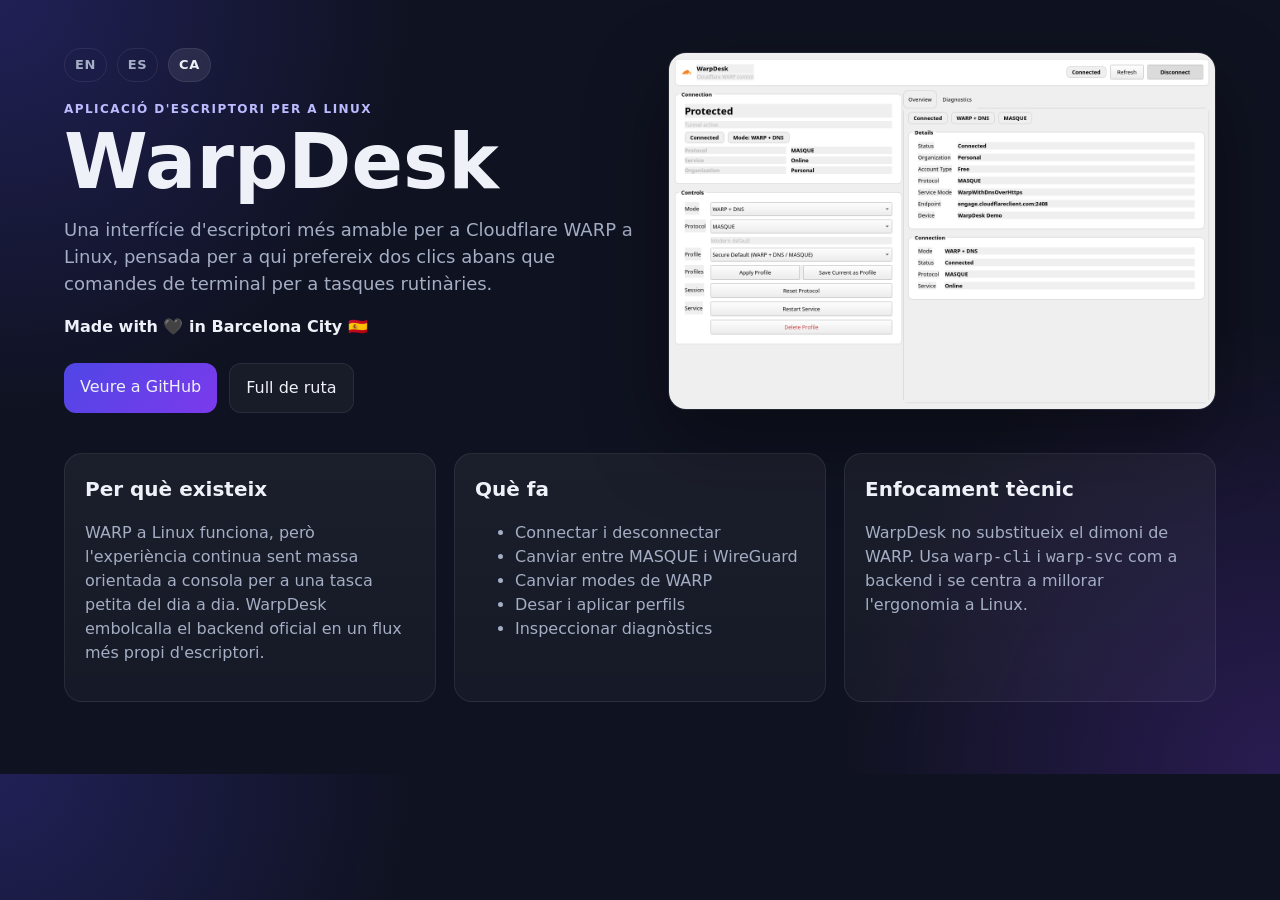
==== site/ca/index.html @ 4574c2c6 "Prepare public launch assets and CI" ====
<!doctype html>
<html lang="ca">
  <head>
    <meta charset="utf-8" />
    <meta name="viewport" content="width=device-width, initial-scale=1" />
    <title>WarpDesk</title>
    <meta name="description" content="Interfície d'escriptori per a Cloudflare WARP a Linux." />
    <link rel="stylesheet" href="../styles.css" />
  </head>
  <body>
    <main class="page">
      <header class="hero">
        <div class="hero-copy">
          <div class="lang-switch">
            <a href="../">EN</a>
            <a href="../es/">ES</a>
            <a href="./" aria-current="page">CA</a>
          </div>
          <div class="eyebrow">Aplicació d'escriptori per a Linux</div>
          <h1>WarpDesk</h1>
          <p class="lede">
            Una interfície d'escriptori més amable per a Cloudflare WARP a Linux, pensada per a qui prefereix dos clics abans que comandes de terminal per a tasques rutinàries.
          </p>
          <p class="signature">Made with 🖤 in Barcelona City 🇪🇸</p>
          <div class="actions">
            <a href="https://github.com/0xCyberBerserker/warpdesk" class="button primary">Veure a GitHub</a>
            <a href="https://github.com/0xCyberBerserker/warpdesk/issues" class="button">Full de ruta</a>
          </div>
        </div>
        <div class="hero-art">
          <img src="../warpdesk-main.png" alt="Captura de WarpDesk" />
        </div>
      </header>

      <section class="grid">
        <article class="card">
          <h2>Per què existeix</h2>
          <p>
            WARP a Linux funciona, però l'experiència continua sent massa orientada a consola per a una tasca petita del dia a dia. WarpDesk embolcalla el backend oficial en un flux més propi d'escriptori.
          </p>
        </article>
        <article class="card">
          <h2>Què fa</h2>
          <ul>
            <li>Connectar i desconnectar</li>
            <li>Canviar entre MASQUE i WireGuard</li>
            <li>Canviar modes de WARP</li>
            <li>Desar i aplicar perfils</li>
            <li>Inspeccionar diagnòstics</li>
          </ul>
        </article>
        <article class="card">
          <h2>Enfocament tècnic</h2>
          <p>
            WarpDesk no substitueix el dimoni de WARP. Usa <code>warp-cli</code> i <code>warp-svc</code> com a backend i se centra a millorar l'ergonomia a Linux.
          </p>
        </article>
      </section>
    </main>
  </body>
</html>
---- site/styles.css ----
:root {
  color-scheme: dark;
  --bg: #0f1220;
  --panel: #171b2e;
  --panel-2: #1f2440;
  --text: #eef1f7;
  --muted: #a4aec4;
  --line: rgba(255, 255, 255, 0.08);
  --accent-a: #4f46e5;
  --accent-b: #7c3aed;
}

* { box-sizing: border-box; }

body {
  margin: 0;
  background:
    radial-gradient(circle at top left, rgba(79, 70, 229, 0.28), transparent 28%),
    radial-gradient(circle at bottom right, rgba(124, 58, 237, 0.24), transparent 30%),
    var(--bg);
  color: var(--text);
  font: 16px/1.5 Inter, "Noto Sans", system-ui, sans-serif;
}

.page {
  max-width: 1200px;
  margin: 0 auto;
  padding: 48px 24px 72px;
}

.hero {
  display: grid;
  grid-template-columns: 1.05fr 1fr;
  gap: 28px;
  align-items: center;
}

.lang-switch {
  display: inline-flex;
  gap: 10px;
  margin-bottom: 18px;
}

.lang-switch a {
  color: var(--muted);
  text-decoration: none;
  border: 1px solid var(--line);
  border-radius: 999px;
  padding: 6px 10px;
  font-size: 13px;
  font-weight: 700;
  letter-spacing: 0.04em;
}

.lang-switch a[aria-current="page"] {
  color: var(--text);
  background: rgba(255, 255, 255, 0.08);
}

.eyebrow {
  color: #bdbbff;
  text-transform: uppercase;
  letter-spacing: 0.12em;
  font-size: 12px;
  font-weight: 700;
}

h1 {
  margin: 8px 0 12px;
  font-size: clamp(44px, 7vw, 76px);
  line-height: 0.96;
}

.lede {
  max-width: 52ch;
  color: var(--muted);
  font-size: 18px;
}

.signature {
  font-weight: 600;
  margin-top: 18px;
}

.actions {
  display: flex;
  gap: 12px;
  margin-top: 24px;
  flex-wrap: wrap;
}

.button {
  display: inline-block;
  padding: 12px 16px;
  border-radius: 12px;
  border: 1px solid var(--line);
  color: var(--text);
  text-decoration: none;
  background: rgba(255, 255, 255, 0.04);
}

.button.primary {
  background: linear-gradient(135deg, var(--accent-a), var(--accent-b));
  border: none;
}

.hero-art img {
  width: 100%;
  display: block;
  border-radius: 18px;
  border: 1px solid var(--line);
  box-shadow: 0 30px 80px rgba(0, 0, 0, 0.35);
}

.grid {
  display: grid;
  grid-template-columns: repeat(3, 1fr);
  gap: 18px;
  margin-top: 40px;
}

.card {
  background: linear-gradient(180deg, rgba(255,255,255,0.05), rgba(255,255,255,0.03));
  border: 1px solid var(--line);
  border-radius: 18px;
  padding: 20px;
}

.card h2 {
  margin-top: 0;
  font-size: 20px;
}

.card p, .card li {
  color: var(--muted);
}

code {
  font-family: "JetBrains Mono", ui-monospace, monospace;
}

@media (max-width: 900px) {
  .hero,
  .grid {
    grid-template-columns: 1fr;
  }
}
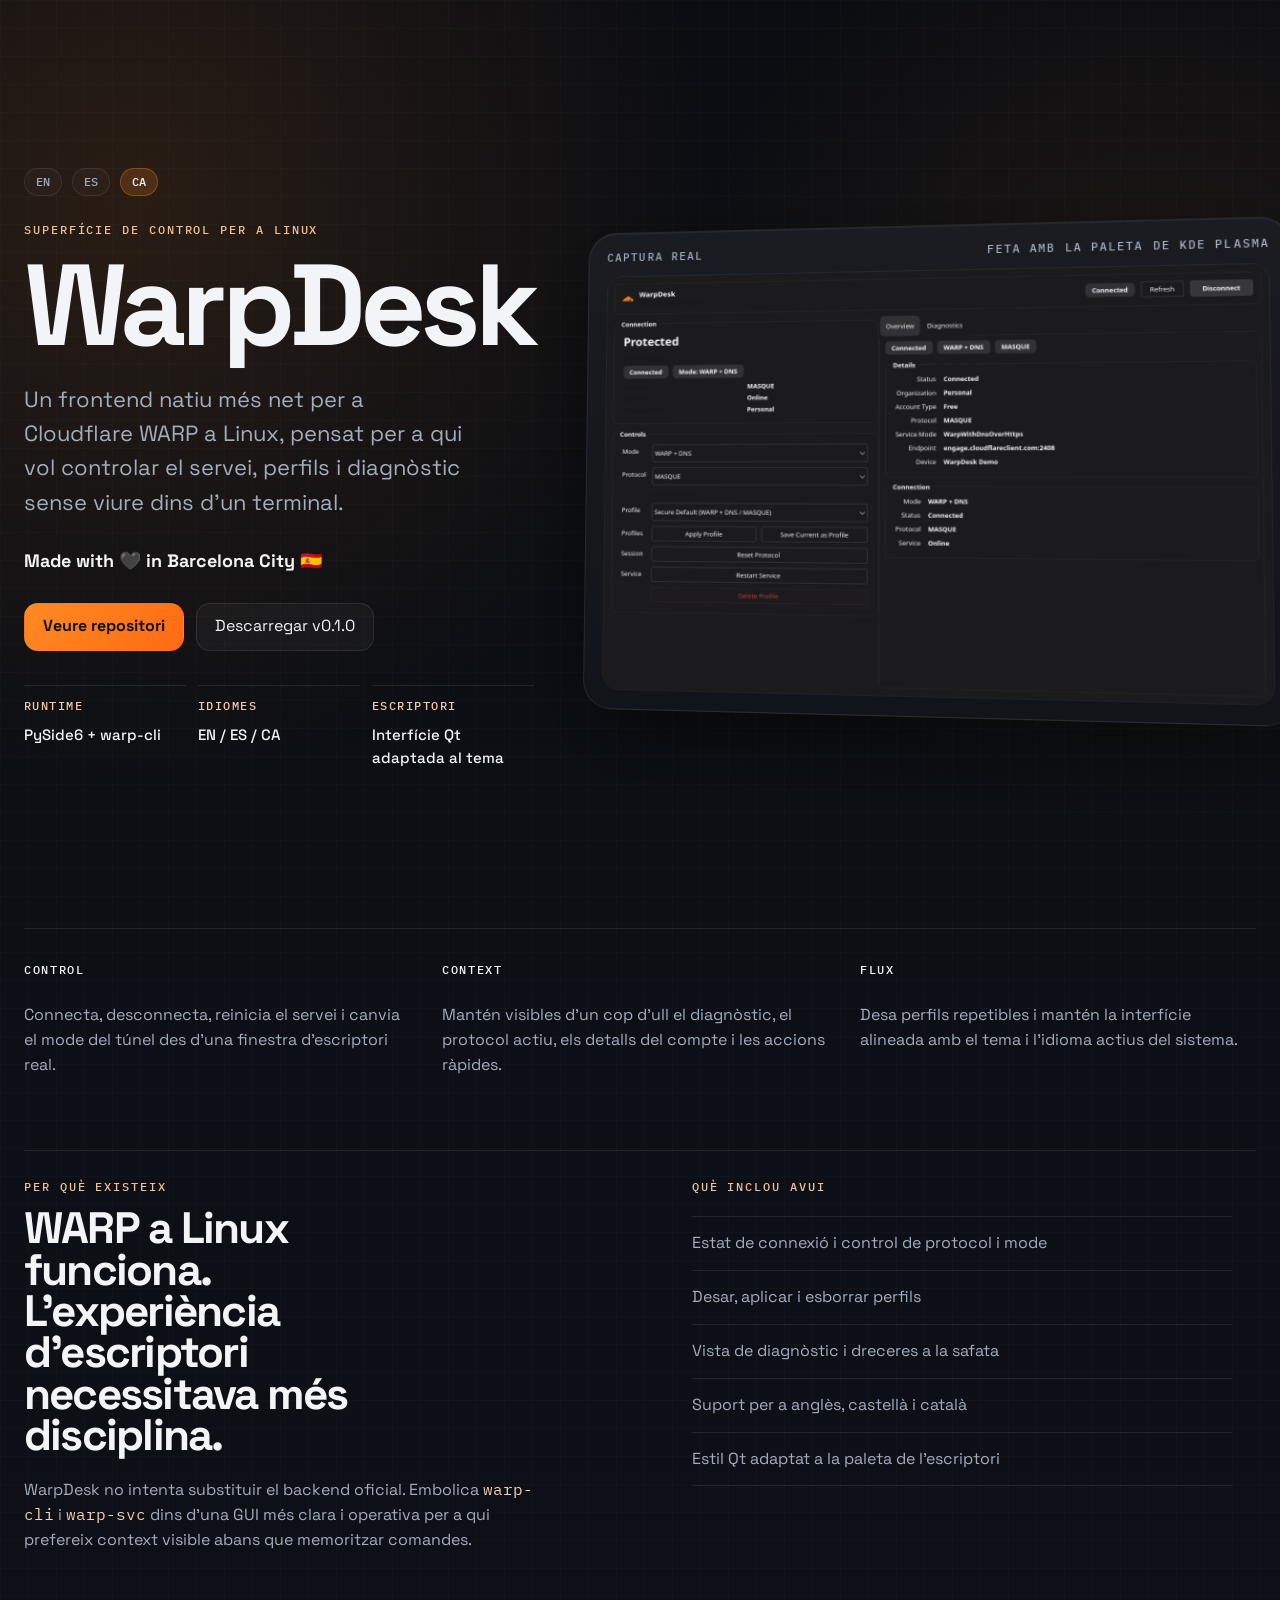
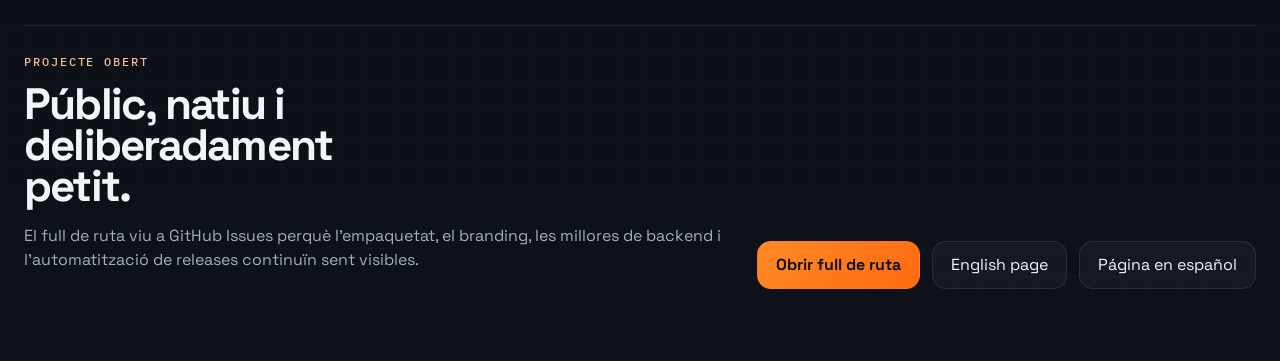
==== commit 5a387e01: "Redesign GitHub Pages landing" ====
--- a/site/ca/index.html
+++ b/site/ca/index.html
@@ -5,56 +5,112 @@
     <meta name="viewport" content="width=device-width, initial-scale=1" />
     <title>WarpDesk</title>
     <meta name="description" content="Interfície d'escriptori per a Cloudflare WARP a Linux." />
+    <link rel="preconnect" href="https://fonts.googleapis.com" />
+    <link rel="preconnect" href="https://fonts.gstatic.com" crossorigin />
+    <link
+      href="https://fonts.googleapis.com/css2?family=Space+Grotesk:wght@400;500;700&family=IBM+Plex+Mono:wght@400;500&display=swap"
+      rel="stylesheet"
+    />
     <link rel="stylesheet" href="../styles.css" />
   </head>
   <body>
-    <main class="page">
-      <header class="hero">
-        <div class="hero-copy">
-          <div class="lang-switch">
-            <a href="../">EN</a>
-            <a href="../es/">ES</a>
-            <a href="./" aria-current="page">CA</a>
+    <main>
+      <section class="hero-shell">
+        <div class="hero-grid">
+          <div class="hero-copy">
+            <div class="lang-switch">
+              <a href="../">EN</a>
+              <a href="../es/">ES</a>
+              <a href="./" aria-current="page">CA</a>
+            </div>
+            <div class="eyebrow">Superfície de control per a Linux</div>
+            <h1>WarpDesk</h1>
+            <p class="lede">
+              Un frontend natiu més net per a Cloudflare WARP a Linux, pensat per a qui vol controlar el servei, perfils i diagnòstic sense viure dins d'un terminal.
+            </p>
+            <p class="signature">Made with 🖤 in Barcelona City 🇪🇸</p>
+            <div class="actions">
+              <a href="https://github.com/0xCyberBerserker/warpdesk" class="button primary">Veure repositori</a>
+              <a href="https://github.com/0xCyberBerserker/warpdesk/releases/tag/v0.1.0" class="button">Descarregar v0.1.0</a>
+            </div>
+            <dl class="hero-meta">
+              <div>
+                <dt>Runtime</dt>
+                <dd>PySide6 + warp-cli</dd>
+              </div>
+              <div>
+                <dt>Idiomes</dt>
+                <dd>EN / ES / CA</dd>
+              </div>
+              <div>
+                <dt>Escriptori</dt>
+                <dd>Interfície Qt adaptada al tema</dd>
+              </div>
+            </dl>
           </div>
-          <div class="eyebrow">Aplicació d'escriptori per a Linux</div>
-          <h1>WarpDesk</h1>
-          <p class="lede">
-            Una interfície d'escriptori més amable per a Cloudflare WARP a Linux, pensada per a qui prefereix dos clics abans que comandes de terminal per a tasques rutinàries.
-          </p>
-          <p class="signature">Made with 🖤 in Barcelona City 🇪🇸</p>
-          <div class="actions">
-            <a href="https://github.com/0xCyberBerserker/warpdesk" class="button primary">Veure a GitHub</a>
-            <a href="https://github.com/0xCyberBerserker/warpdesk/issues" class="button">Full de ruta</a>
+
+          <div class="hero-visual">
+            <div class="visual-halo"></div>
+            <div class="shot-frame">
+              <div class="shot-caption">
+                <span>Captura real</span>
+                <span>Feta amb la paleta de KDE Plasma</span>
+              </div>
+              <img src="../warpdesk-main.png" alt="Captura de WarpDesk" />
+            </div>
           </div>
         </div>
-        <div class="hero-art">
-          <img src="../warpdesk-main.png" alt="Captura de WarpDesk" />
+      </section>
+
+      <section class="signal-band">
+        <div class="signal-item">
+          <span class="signal-label">Control</span>
+          <p>Connecta, desconnecta, reinicia el servei i canvia el mode del túnel des d'una finestra d'escriptori real.</p>
         </div>
-      </header>
+        <div class="signal-item">
+          <span class="signal-label">Context</span>
+          <p>Mantén visibles d'un cop d'ull el diagnòstic, el protocol actiu, els detalls del compte i les accions ràpides.</p>
+        </div>
+        <div class="signal-item">
+          <span class="signal-label">Flux</span>
+          <p>Desa perfils repetibles i mantén la interfície alineada amb el tema i l'idioma actius del sistema.</p>
+        </div>
+      </section>
 
-      <section class="grid">
-        <article class="card">
-          <h2>Per què existeix</h2>
+      <section class="detail-grid">
+        <div class="detail-block">
+          <div class="eyebrow">Per què existeix</div>
+          <h2>WARP a Linux funciona. L'experiència d'escriptori necessitava més disciplina.</h2>
           <p>
-            WARP a Linux funciona, però l'experiència continua sent massa orientada a consola per a una tasca petita del dia a dia. WarpDesk embolcalla el backend oficial en un flux més propi d'escriptori.
+            WarpDesk no intenta substituir el backend oficial. Embolica <code>warp-cli</code> i <code>warp-svc</code> dins d'una GUI més clara i operativa per a qui prefereix context visible abans que memoritzar comandes.
           </p>
-        </article>
-        <article class="card">
-          <h2>Què fa</h2>
-          <ul>
-            <li>Connectar i desconnectar</li>
-            <li>Canviar entre MASQUE i WireGuard</li>
-            <li>Canviar modes de WARP</li>
-            <li>Desar i aplicar perfils</li>
-            <li>Inspeccionar diagnòstics</li>
+        </div>
+
+        <div class="detail-block">
+          <div class="eyebrow">Què inclou avui</div>
+          <ul class="feature-list">
+            <li>Estat de connexió i control de protocol i mode</li>
+            <li>Desar, aplicar i esborrar perfils</li>
+            <li>Vista de diagnòstic i dreceres a la safata</li>
+            <li>Suport per a anglès, castellà i català</li>
+            <li>Estil Qt adaptat a la paleta de l'escriptori</li>
           </ul>
-        </article>
-        <article class="card">
-          <h2>Enfocament tècnic</h2>
+        </div>
+      </section>
+
+      <section class="footer-cta">
+        <div>
+          <div class="eyebrow">Projecte obert</div>
+          <h2>Públic, natiu i deliberadament petit.</h2>
           <p>
-            WarpDesk no substitueix el dimoni de WARP. Usa <code>warp-cli</code> i <code>warp-svc</code> com a backend i se centra a millorar l'ergonomia a Linux.
+            El full de ruta viu a GitHub Issues perquè l'empaquetat, el branding, les millores de backend i l'automatització de releases continuïn sent visibles.
           </p>
-        </article>
+        </div>
+        <div class="footer-actions">
+          <a href="https://github.com/0xCyberBerserker/warpdesk/issues" class="button primary">Obrir full de ruta</a>
+          <a href="https://0xcyberberserker.github.io/warpdesk/" class="button">English page</a>
+          <a href="https://0xcyberberserker.github.io/warpdesk/es/" class="button">Página en español</a>
+        </div>
       </section>
     </main>
   </body>
--- a/site/styles.css
+++ b/site/styles.css
@@ -1,44 +1,70 @@
 :root {
   color-scheme: dark;
-  --bg: #0f1220;
-  --panel: #171b2e;
-  --panel-2: #1f2440;
-  --text: #eef1f7;
-  --muted: #a4aec4;
-  --line: rgba(255, 255, 255, 0.08);
-  --accent-a: #4f46e5;
-  --accent-b: #7c3aed;
-}
-
-* { box-sizing: border-box; }
+  --bg: #0b0d12;
+  --surface: rgba(17, 20, 28, 0.82);
+  --surface-strong: rgba(12, 15, 21, 0.92);
+  --surface-soft: rgba(255, 255, 255, 0.04);
+  --text: #f3f4f7;
+  --muted: #a3adbc;
+  --line: rgba(255, 255, 255, 0.09);
+  --accent: #ff8a24;
+  --accent-soft: rgba(255, 138, 36, 0.18);
+  --accent-strong: #ff6a13;
+  --mono: "IBM Plex Mono", ui-monospace, monospace;
+  --sans: "Space Grotesk", "Noto Sans", sans-serif;
+}
+
+* {
+  box-sizing: border-box;
+}
+
+html {
+  background:
+    radial-gradient(circle at 10% 10%, rgba(255, 138, 36, 0.12), transparent 28%),
+    radial-gradient(circle at 90% 18%, rgba(255, 138, 36, 0.08), transparent 24%),
+    linear-gradient(180deg, #0b0d12 0%, #0d1118 100%);
+}
 
 body {
   margin: 0;
+  color: var(--text);
   background:
-    radial-gradient(circle at top left, rgba(79, 70, 229, 0.28), transparent 28%),
-    radial-gradient(circle at bottom right, rgba(124, 58, 237, 0.24), transparent 30%),
-    var(--bg);
-  color: var(--text);
-  font: 16px/1.5 Inter, "Noto Sans", system-ui, sans-serif;
-}
-
-.page {
-  max-width: 1200px;
+    linear-gradient(rgba(255, 255, 255, 0.015) 1px, transparent 1px),
+    linear-gradient(90deg, rgba(255, 255, 255, 0.015) 1px, transparent 1px),
+    transparent;
+  background-size: 28px 28px, 28px 28px, auto;
+  font: 16px/1.55 var(--sans);
+}
+
+main {
+  width: min(1280px, calc(100vw - 48px));
   margin: 0 auto;
-  padding: 48px 24px 72px;
-}
-
-.hero {
-  display: grid;
-  grid-template-columns: 1.05fr 1fr;
-  gap: 28px;
+  padding: 28px 0 72px;
+}
+
+.hero-shell {
+  min-height: 100svh;
+  display: grid;
   align-items: center;
+  padding: 22px 0 40px;
+}
+
+.hero-grid {
+  display: grid;
+  grid-template-columns: minmax(320px, 510px) minmax(420px, 1fr);
+  gap: 52px;
+  align-items: center;
+}
+
+.hero-copy {
+  position: relative;
+  z-index: 2;
 }
 
 .lang-switch {
   display: inline-flex;
   gap: 10px;
-  margin-bottom: 18px;
+  margin-bottom: 26px;
 }
 
 .lang-switch a {
@@ -46,102 +72,305 @@
   text-decoration: none;
   border: 1px solid var(--line);
   border-radius: 999px;
-  padding: 6px 10px;
-  font-size: 13px;
-  font-weight: 700;
-  letter-spacing: 0.04em;
+  padding: 7px 11px;
+  font: 500 12px/1 var(--mono);
+  background: rgba(255, 255, 255, 0.025);
+  transition: border-color 180ms ease, color 180ms ease, background 180ms ease, transform 180ms ease;
+}
+
+.lang-switch a:hover,
+.button:hover {
+  transform: translateY(-1px);
 }
 
 .lang-switch a[aria-current="page"] {
   color: var(--text);
-  background: rgba(255, 255, 255, 0.08);
+  border-color: rgba(255, 138, 36, 0.32);
+  background: var(--accent-soft);
 }
 
 .eyebrow {
-  color: #bdbbff;
+  margin-bottom: 14px;
+  color: #f2bf93;
+  text-transform: uppercase;
+  letter-spacing: 0.16em;
+  font: 500 12px/1.3 var(--mono);
+}
+
+h1,
+h2 {
+  margin: 0;
+  font-weight: 700;
+  line-height: 0.94;
+}
+
+h1 {
+  font-size: clamp(64px, 9vw, 122px);
+  letter-spacing: -0.05em;
+}
+
+h2 {
+  font-size: clamp(28px, 4vw, 44px);
+  letter-spacing: -0.04em;
+  max-width: 13ch;
+}
+
+.lede,
+.detail-block p,
+.signal-item p,
+.footer-cta p,
+.feature-list {
+  color: var(--muted);
+}
+
+.lede {
+  max-width: 32ch;
+  margin: 22px 0 0;
+  font-size: 22px;
+}
+
+.signature {
+  margin: 28px 0 0;
+  font-size: 18px;
+  font-weight: 700;
+}
+
+.actions,
+.footer-actions {
+  display: flex;
+  flex-wrap: wrap;
+  gap: 12px;
+}
+
+.actions {
+  margin-top: 28px;
+}
+
+.button {
+  display: inline-flex;
+  align-items: center;
+  justify-content: center;
+  min-height: 48px;
+  padding: 0 18px;
+  border: 1px solid var(--line);
+  border-radius: 14px;
+  color: var(--text);
+  text-decoration: none;
+  background: rgba(255, 255, 255, 0.035);
+  transition: border-color 180ms ease, background 180ms ease, transform 180ms ease;
+}
+
+.button.primary {
+  border-color: transparent;
+  background: linear-gradient(135deg, var(--accent), var(--accent-strong));
+  color: #101217;
+  font-weight: 700;
+}
+
+.button:hover {
+  border-color: rgba(255, 138, 36, 0.28);
+  background: rgba(255, 255, 255, 0.06);
+}
+
+.button.primary:hover {
+  background: linear-gradient(135deg, #ff963e, #ff7a2f);
+}
+
+.hero-meta {
+  display: grid;
+  grid-template-columns: repeat(3, minmax(0, 1fr));
+  gap: 12px;
+  margin: 34px 0 0;
+}
+
+.hero-meta div {
+  padding-top: 12px;
+  border-top: 1px solid var(--line);
+}
+
+.hero-meta dt {
+  color: #f4c9a4;
+  font: 500 12px/1.3 var(--mono);
   text-transform: uppercase;
   letter-spacing: 0.12em;
-  font-size: 12px;
-  font-weight: 700;
-}
-
-h1 {
-  margin: 8px 0 12px;
-  font-size: clamp(44px, 7vw, 76px);
-  line-height: 0.96;
-}
-
-.lede {
-  max-width: 52ch;
+}
+
+.hero-meta dd {
+  margin: 10px 0 0;
+  font-size: 15px;
+  font-weight: 500;
+}
+
+.hero-visual {
+  position: relative;
+  min-height: 560px;
+  display: grid;
+  place-items: center;
+}
+
+.visual-halo {
+  position: absolute;
+  inset: 10% 6% 10% auto;
+  width: 62%;
+  border-radius: 999px;
+  background:
+    radial-gradient(circle, rgba(255, 138, 36, 0.22) 0%, rgba(255, 138, 36, 0.08) 38%, transparent 68%);
+  filter: blur(28px);
+  pointer-events: none;
+}
+
+.shot-frame {
+  position: relative;
+  width: min(100%, 860px);
+  padding: 18px;
+  border: 1px solid rgba(255, 255, 255, 0.08);
+  border-radius: 28px;
+  background:
+    linear-gradient(180deg, rgba(255, 255, 255, 0.055), rgba(255, 255, 255, 0.02)),
+    var(--surface-strong);
+  box-shadow:
+    0 28px 80px rgba(0, 0, 0, 0.48),
+    inset 0 1px 0 rgba(255, 255, 255, 0.05);
+  transform: perspective(1800px) rotateY(-11deg) rotateX(4deg);
+  transform-origin: center left;
+}
+
+.shot-caption {
+  display: flex;
+  justify-content: space-between;
+  gap: 16px;
+  margin-bottom: 12px;
   color: var(--muted);
-  font-size: 18px;
-}
-
-.signature {
-  font-weight: 600;
-  margin-top: 18px;
-}
-
-.actions {
-  display: flex;
-  gap: 12px;
-  margin-top: 24px;
-  flex-wrap: wrap;
-}
-
-.button {
-  display: inline-block;
-  padding: 12px 16px;
-  border-radius: 12px;
-  border: 1px solid var(--line);
-  color: var(--text);
-  text-decoration: none;
-  background: rgba(255, 255, 255, 0.04);
-}
-
-.button.primary {
-  background: linear-gradient(135deg, var(--accent-a), var(--accent-b));
-  border: none;
-}
-
-.hero-art img {
+  font: 500 11px/1.2 var(--mono);
+  text-transform: uppercase;
+  letter-spacing: 0.1em;
+}
+
+.shot-frame img {
   width: 100%;
   display: block;
-  border-radius: 18px;
-  border: 1px solid var(--line);
-  box-shadow: 0 30px 80px rgba(0, 0, 0, 0.35);
-}
-
-.grid {
-  display: grid;
-  grid-template-columns: repeat(3, 1fr);
-  gap: 18px;
-  margin-top: 40px;
-}
-
-.card {
-  background: linear-gradient(180deg, rgba(255,255,255,0.05), rgba(255,255,255,0.03));
-  border: 1px solid var(--line);
-  border-radius: 18px;
-  padding: 20px;
-}
-
-.card h2 {
-  margin-top: 0;
-  font-size: 20px;
-}
-
-.card p, .card li {
-  color: var(--muted);
+  border-radius: 16px;
+  border: 1px solid rgba(255, 255, 255, 0.05);
+}
+
+.signal-band,
+.detail-grid,
+.footer-cta {
+  border-top: 1px solid var(--line);
+}
+
+.signal-band {
+  display: grid;
+  grid-template-columns: repeat(3, minmax(0, 1fr));
+  gap: 22px;
+  padding: 28px 0 0;
+}
+
+.signal-item {
+  padding-right: 12px;
+}
+
+.signal-label {
+  display: inline-block;
+  margin-bottom: 10px;
+  color: var(--text);
+  font: 500 12px/1.2 var(--mono);
+  text-transform: uppercase;
+  letter-spacing: 0.14em;
+}
+
+.detail-grid {
+  display: grid;
+  grid-template-columns: 1.05fr 0.95fr;
+  gap: 44px;
+  margin-top: 56px;
+  padding-top: 28px;
+}
+
+.detail-block {
+  padding-right: 24px;
+}
+
+.detail-block p {
+  max-width: 52ch;
+  margin-top: 20px;
+}
+
+.feature-list {
+  list-style: none;
+  padding: 0;
+  margin: 22px 0 0;
+}
+
+.feature-list li {
+  padding: 14px 0;
+  border-top: 1px solid var(--line);
+}
+
+.feature-list li:last-child {
+  border-bottom: 1px solid var(--line);
+}
+
+.footer-cta {
+  display: grid;
+  grid-template-columns: 1fr auto;
+  gap: 24px;
+  align-items: end;
+  margin-top: 56px;
+  padding-top: 28px;
 }
 
 code {
-  font-family: "JetBrains Mono", ui-monospace, monospace;
-}
-
-@media (max-width: 900px) {
-  .hero,
-  .grid {
+  font-family: var(--mono);
+  color: #f6d1b3;
+}
+
+@media (max-width: 1100px) {
+  .hero-grid,
+  .detail-grid,
+  .signal-band,
+  .footer-cta {
     grid-template-columns: 1fr;
   }
-}
+
+  .hero-shell {
+    min-height: auto;
+    padding-top: 12px;
+  }
+
+  .hero-visual {
+    min-height: auto;
+  }
+
+  .shot-frame {
+    transform: none;
+  }
+
+  .hero-meta {
+    grid-template-columns: 1fr;
+  }
+}
+
+@media (max-width: 720px) {
+  main {
+    width: min(100vw - 28px, 1280px);
+    padding-bottom: 48px;
+  }
+
+  h1 {
+    font-size: clamp(52px, 18vw, 84px);
+  }
+
+  .lede {
+    font-size: 19px;
+  }
+
+  .shot-frame {
+    padding: 12px;
+    border-radius: 20px;
+  }
+
+  .shot-caption {
+    flex-direction: column;
+  }
+}
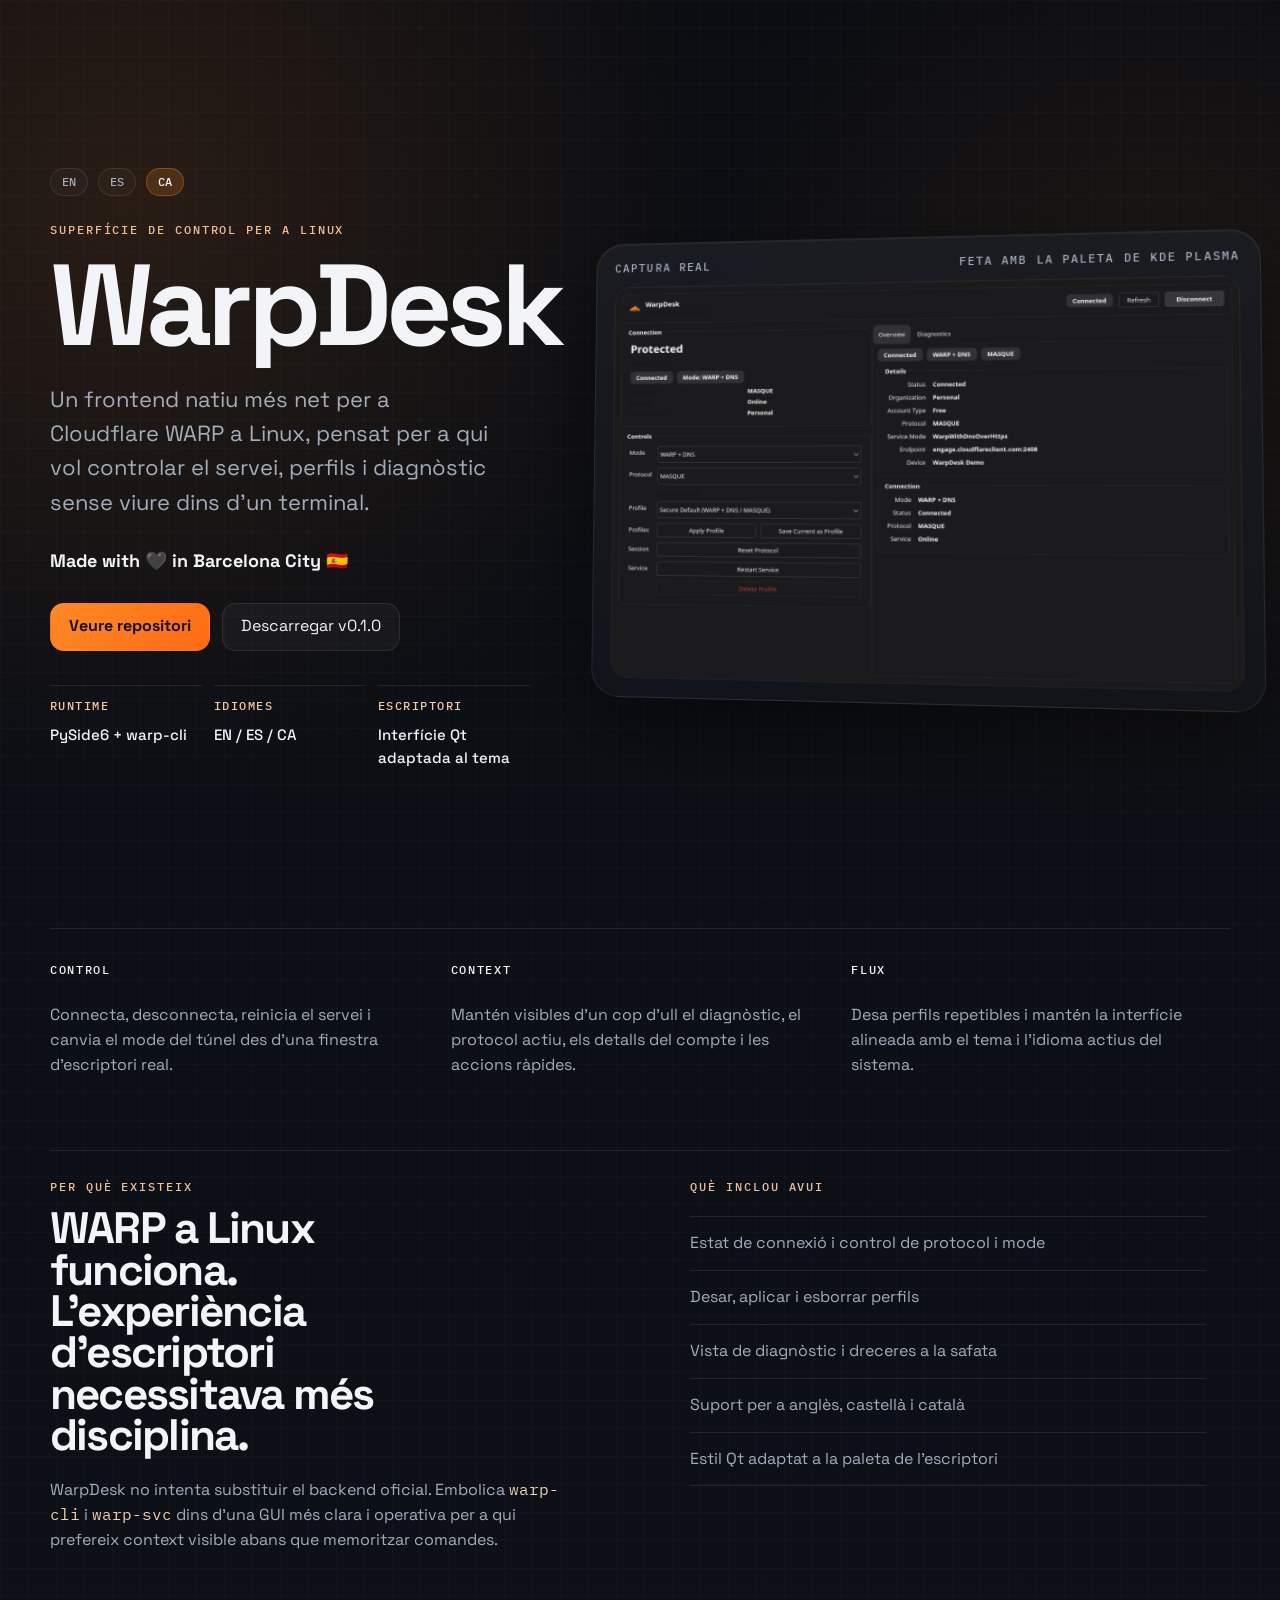
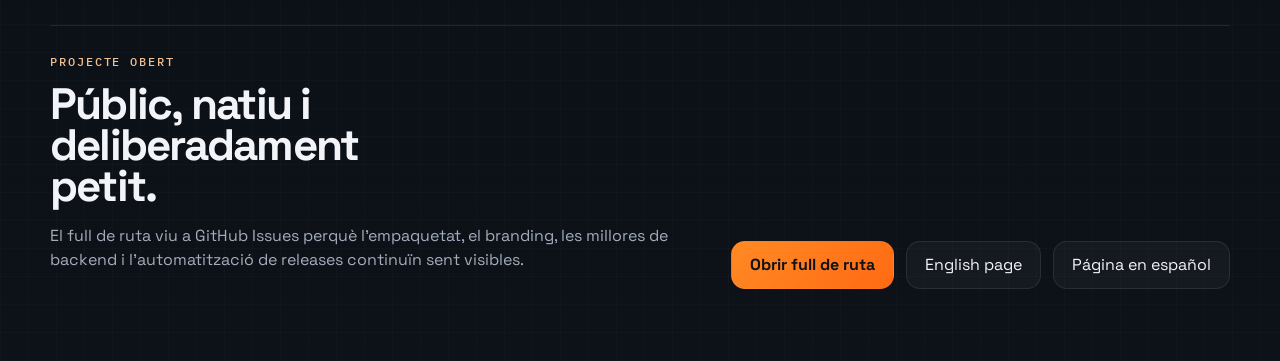
==== commit 14f870cf: "Add GitHub Pages favicon" ====
--- a/site/ca/index.html
+++ b/site/ca/index.html
@@ -5,6 +5,7 @@
     <meta name="viewport" content="width=device-width, initial-scale=1" />
     <title>WarpDesk</title>
     <meta name="description" content="Interfície d'escriptori per a Cloudflare WARP a Linux." />
+    <link rel="icon" type="image/svg+xml" href="../favicon.svg" />
     <link rel="preconnect" href="https://fonts.googleapis.com" />
     <link rel="preconnect" href="https://fonts.gstatic.com" crossorigin />
     <link
--- a/site/styles.css
+++ b/site/styles.css
@@ -37,7 +37,7 @@
 }
 
 main {
-  width: min(1280px, calc(100vw - 48px));
+  width: min(1360px, calc(100vw - 48px));
   margin: 0 auto;
   padding: 28px 0 72px;
 }
@@ -50,15 +50,20 @@
 }
 
 .hero-grid {
-  display: grid;
-  grid-template-columns: minmax(320px, 510px) minmax(420px, 1fr);
-  gap: 52px;
+  width: min(1180px, 100%);
+  margin: 0 auto;
+  display: grid;
+  grid-template-columns: minmax(360px, 480px) minmax(460px, 640px);
+  justify-content: center;
+  gap: 64px;
   align-items: center;
 }
 
 .hero-copy {
   position: relative;
   z-index: 2;
+  max-width: 480px;
+  justify-self: end;
 }
 
 .lang-switch {
@@ -206,6 +211,8 @@
   min-height: 560px;
   display: grid;
   place-items: center;
+  width: 100%;
+  justify-self: start;
 }
 
 .visual-halo {
@@ -260,6 +267,8 @@
 }
 
 .signal-band {
+  width: min(1180px, 100%);
+  margin: 0 auto;
   display: grid;
   grid-template-columns: repeat(3, minmax(0, 1fr));
   gap: 22px;
@@ -280,6 +289,9 @@
 }
 
 .detail-grid {
+  width: min(1180px, 100%);
+  margin-left: auto;
+  margin-right: auto;
   display: grid;
   grid-template-columns: 1.05fr 0.95fr;
   gap: 44px;
@@ -312,6 +324,9 @@
 }
 
 .footer-cta {
+  width: min(1180px, 100%);
+  margin-left: auto;
+  margin-right: auto;
   display: grid;
   grid-template-columns: 1fr auto;
   gap: 24px;
@@ -338,6 +353,12 @@
     padding-top: 12px;
   }
 
+  .hero-copy,
+  .hero-visual {
+    justify-self: stretch;
+    max-width: none;
+  }
+
   .hero-visual {
     min-height: auto;
   }
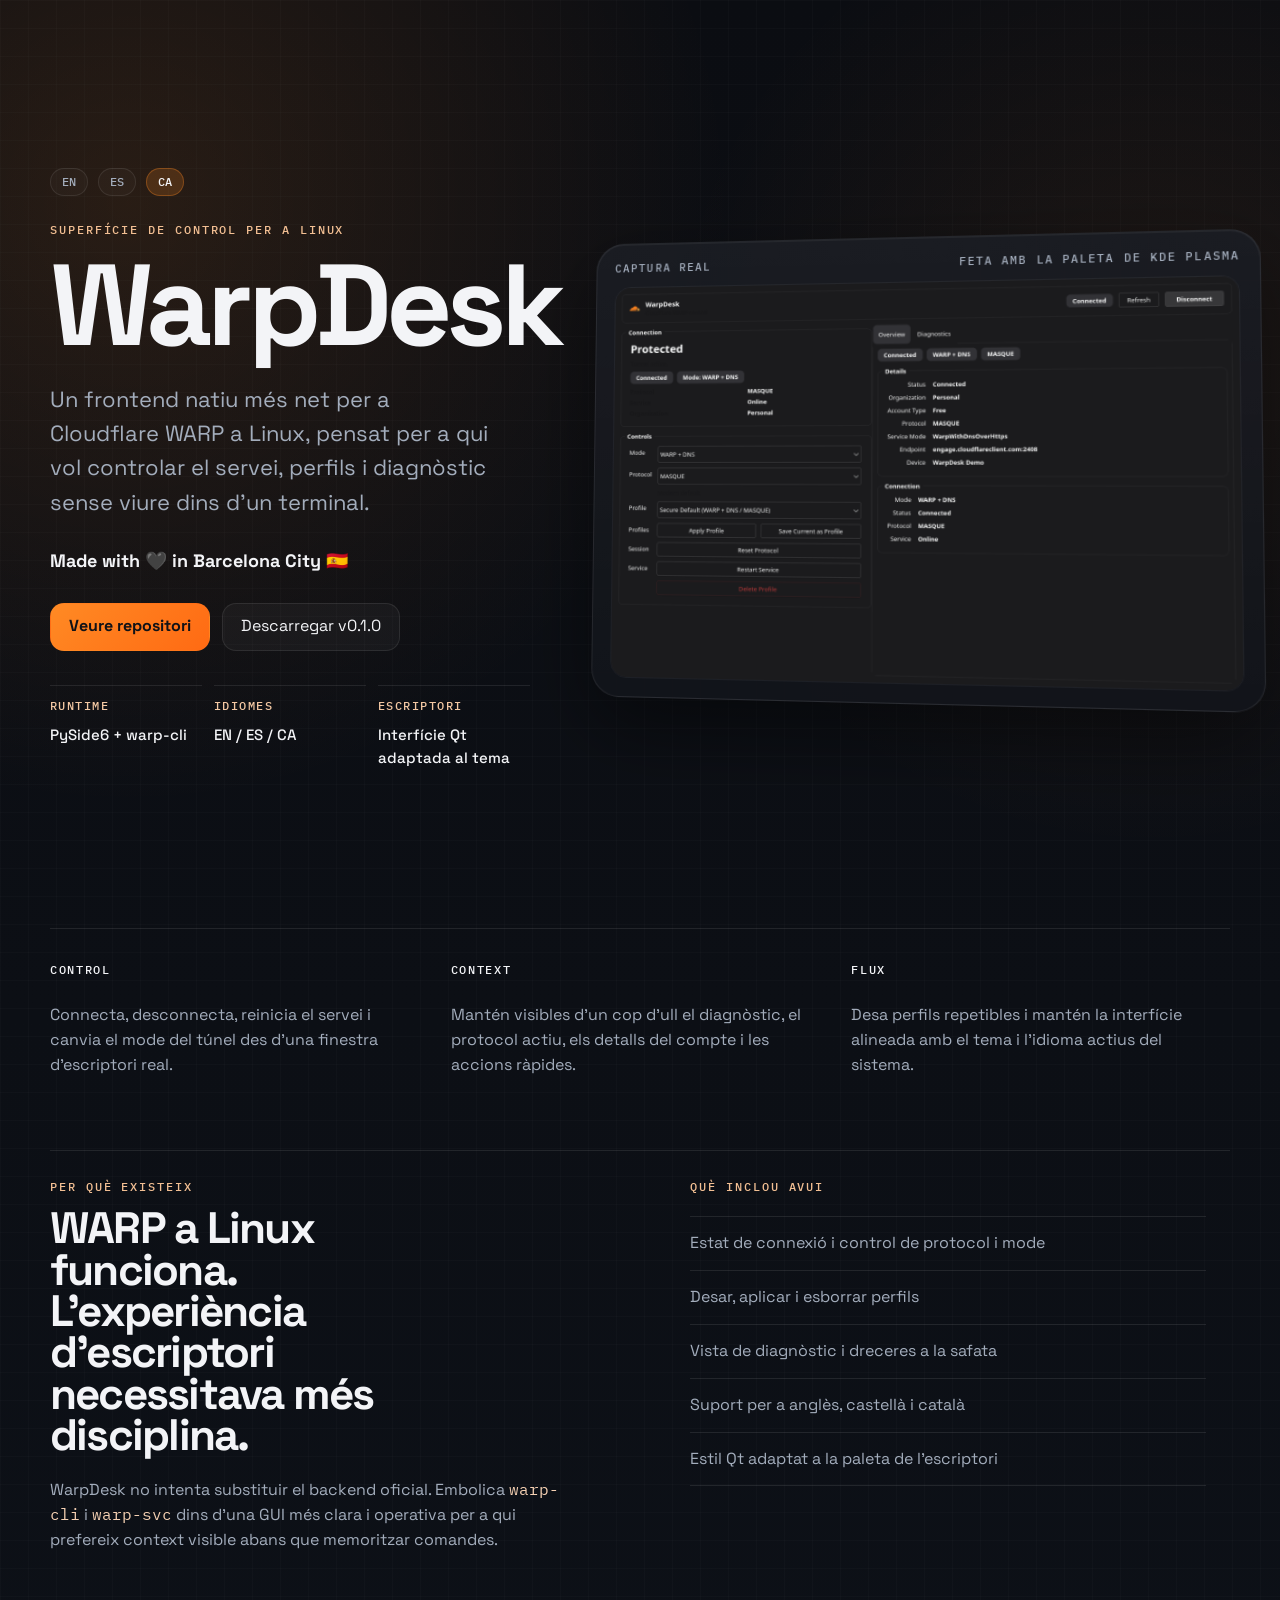
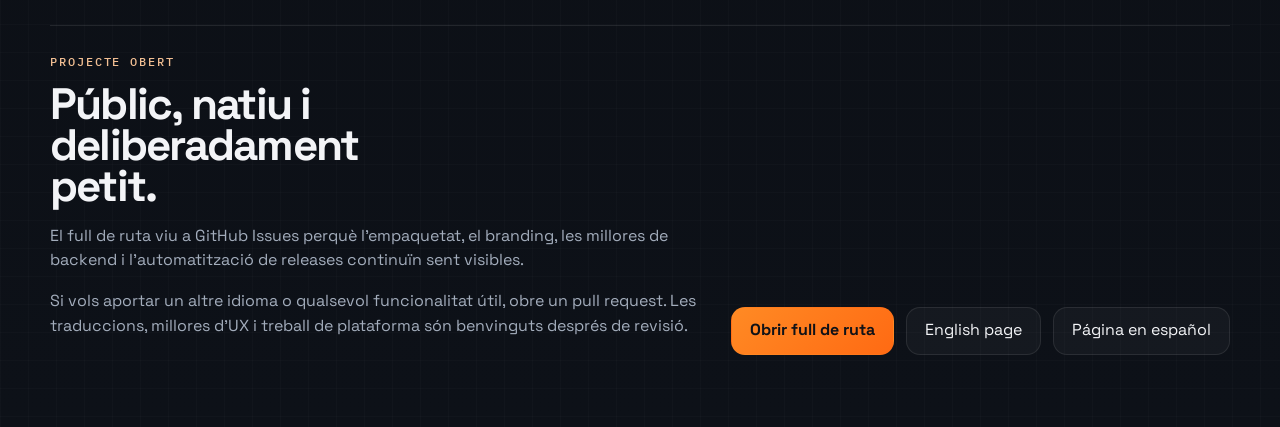
==== commit 5248233a: "Add public contribution note for translations and features" ====
--- a/site/ca/index.html
+++ b/site/ca/index.html
@@ -106,6 +106,9 @@
           <p>
             El full de ruta viu a GitHub Issues perquè l'empaquetat, el branding, les millores de backend i l'automatització de releases continuïn sent visibles.
           </p>
+          <p>
+            Si vols aportar un altre idioma o qualsevol funcionalitat útil, obre un pull request. Les traduccions, millores d'UX i treball de plataforma són benvinguts després de revisió.
+          </p>
         </div>
         <div class="footer-actions">
           <a href="https://github.com/0xCyberBerserker/warpdesk/issues" class="button primary">Obrir full de ruta</a>
